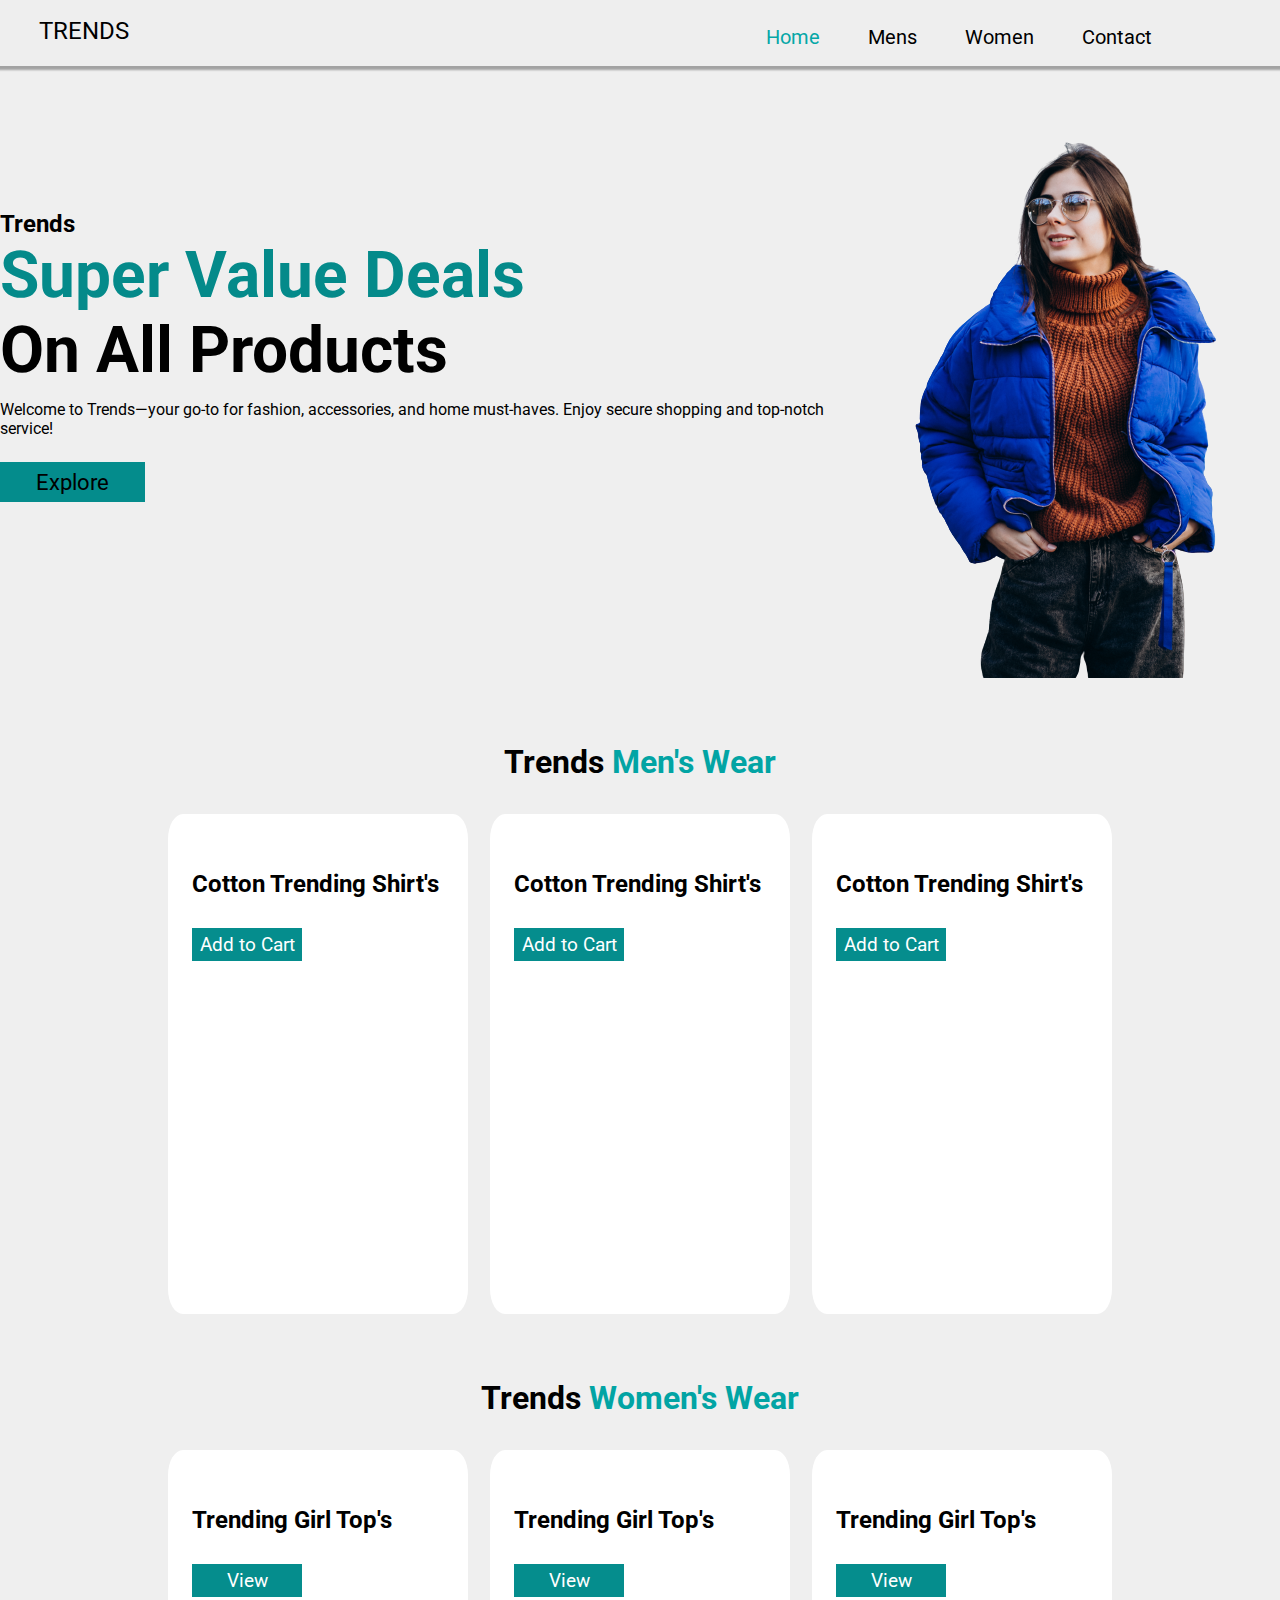
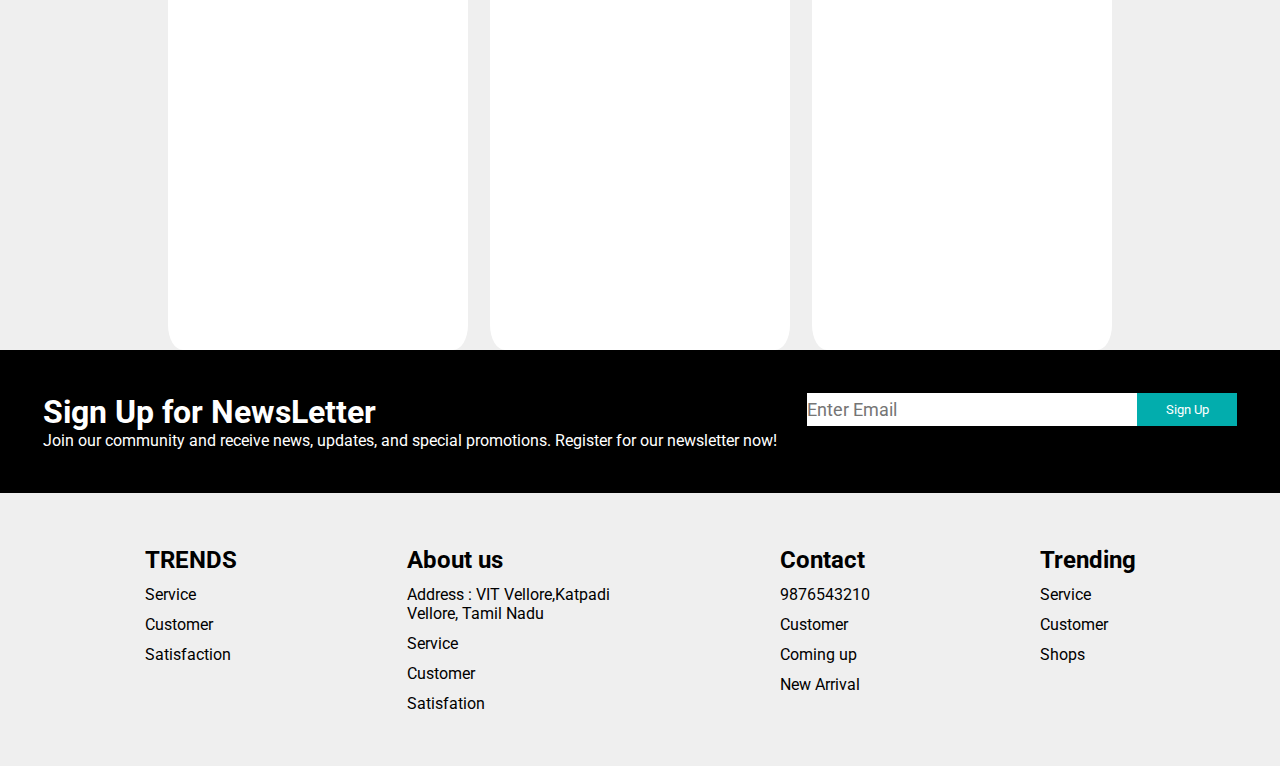
==== index.html @ b557f644 "Add files via upload" ====
<!DOCTYPE html>
<html lang="en">

<head>
    <meta charset="UTF-8">
    <meta name="viewport" content="width=device-width, initial-scale=1.0">
    <title>Trends</title>
    <link rel="stylesheet" href="style11.css">
    <script src="https://kit.fontawesome.com/f30fac2c61.js" crossorigin="anonymous"></script>
    <link
        href="https://fonts.googleapis.com/css2?family=Abril+Fatface&family=Catamaran:wght@200&family=Courgette&family=Edu+TAS+Beginner:wght@700&family=Lato:wght@300;900&family=Mukta:wght@700&family=Mulish:wght@300&family=Open+Sans&family=PT+Sans:ital,wght@1,700&family=Poppins:wght@300&family=Raleway:wght@100&family=Roboto&family=Roboto+Condensed:wght@700&family=Roboto+Slab&display=swap"
        rel="stylesheet">
</head>

<body>
    <div class="container">
        <nav>
            <div class="logo">
                <a href="index.html" class="navbar-brand" ><i class="fa-solid fa-gift" ></i>TRENDS</a>
            </div>
            <ul>
                <li>
                    <a id="home" href="index.html">Home</a>
                    <a id="shop"  href="mens.html">Mens</a>
                    <a id="blog"  href="shopping.html">Women</a>
                    <a id="contact"  href="Contact.html">Contact</a>
                    <a href="#shopping-cart" style="color: black;">  <i style="margin-right: 10;" class="fa-solid fa-cart-shopping justify-content-end fa-xl" ></i></a>

                </li>
            </ul>
        </nav>

        <!-- mainpage -->

        <div class="main">
            <div class="mainText">
                <h2>Trends</h2>
                <h1 class="top">Super Value Deals</h1>
                <h1>On All Products</h1>
                <p>Welcome to Trends—your go-to for fashion, accessories, and home must-haves. Enjoy secure shopping and top-notch service!</p>
                <button ><a href="#trend">Explore</a></button>
            </div>
            <img src="m3.png" alt="">
        </div>

        <!-- cards -->

        <div id="trend">
            <div class="head">
                <h1>Trends <span>Men's Wear</span></h1>
            </div>
            <div class="card">
                <div class="crd">
                    <a href="mens.html">
                    <img src="https://assets.ajio.com/medias/sys_master/root/20230907/SoP1/64f9b7aaafa4cf41f5cf1392/-473Wx593H-443022904-khaki-MODEL.jpg" class="card-img-top shop-item-image" alt="" onclick="show()">
                    
                    <div class="crdText">
                        <h2>Cotton Trending Shirt's</h2>
                        <i class="fa-solid fa-star"></i>
                        <i class="fa-solid fa-star"></i>
                        <i class="fa-solid fa-star"></i>
                        <i class="fa-solid fa-star"></i>
                        <i class="fa-solid fa-star-half-stroke"></i> <br>
                        <button>Add to Cart</button>
                    </a>
                    </div>
                 </div>

                 <div class="crd">
                    <a href="mens.html">
                    <img src="https://assets.ajio.com/medias/sys_master/root/20230921/1ZVS/650b99d8afa4cf41f5f683f5/-473Wx593H-466607654-olive-MODEL.jpg" class="card-img-top shop-item-image" alt="" onclick="show(this)">
                    <div class="crdText">
                        <h2>Cotton Trending Shirt's</h2>
                        <i class="fa-solid fa-star"></i>
                        <i class="fa-solid fa-star"></i>
                        <i class="fa-solid fa-star"></i>
                        <i class="fa-solid fa-star"></i>
                        <i class="fa-solid fa-star-half-stroke"></i> <br>
                        <button>Add to Cart</button>
                    </a>
                    </div>
                 </div>
                    <div class="crd">
                        <a href="mens.html">
                        <img src="https://assets.ajio.com/medias/sys_master/root/20230907/SoP1/64f9b7aaafa4cf41f5cf1392/-473Wx593H-443022904-khaki-MODEL.jpg" class="card-img-top shop-item-image" alt="" onclick="show(this)">
                        <div class="crdText">
                            <h2>Cotton Trending Shirt's</h2>
                            <i class="fa-solid fa-star"></i>
                            <i class="fa-solid fa-star"></i>
                            <i class="fa-solid fa-star"></i>
                            <i class="fa-solid fa-star"></i>
                            <i class="fa-solid fa-star-half-stroke"></i> <br>
                            <button>Add to Cart</button>
                        </a>
                        </div>
                    </div>
                </div>
            </div>

                <!-- Women Card -->

                <div class="trend" id="trendSec">
                    <div class="head">
                        <h1>Trends <span>Women's Wear</span></h1>
                    </div>
                    <div class="card">
                        <div class="crd">
                            <a href="shopping.html">
                            <img src="https://cdn.shopify.com/s/files/1/0259/7103/2124/products/45_b16d32b0-68c7-4189-b4cd-b986f927aaf6_271x.progressive.jpg?v=1677146174.png" class="card-img-top shop-item-image" alt="" onclick="show(this)">
                            
                            <div class="crdText">
                                <h2>Trending Girl Top's</h2>
                            <i class="fa-solid fa-star"></i>
                            <i class="fa-solid fa-star"></i>
                            <i class="fa-solid fa-star"></i>
                            <i class="fa-solid fa-star"></i>
                            <i class="fa-solid fa-star-half-stroke"></i> <br>
                            <button>View </button>
                            </a>
                            </div>
                            
                        </div>

                        <div class="crd">
                            <a href="shopping.html">
                            <img src="https://cdn.shopify.com/s/files/1/0259/7103/2124/products/07_ce5ef752-43ce-4b33-a049-525d45a6378e_271x.progressive.jpg?v=1677146215.png" class="card-img-top shop-item-image" alt="" onclick="show(this)">
                            <div class="crdText">
                                <h2>Trending Girl Top's</h2>
                            <i class="fa-solid fa-star"></i>
                            <i class="fa-solid fa-star"></i>
                            <i class="fa-solid fa-star"></i>
                            <i class="fa-solid fa-star"></i>
                            <i class="fa-solid fa-star-half-stroke"></i> <br>
                            <button>View</button>
                        </a>
                            </div>
                            
                        </div>

                        <div class="crd">
                            <a href="shopping.html">
                            <img src="https://cdn.shopify.com/s/files/1/0259/7103/2124/products/06_0f17caad-9acd-4228-bba5-48e4601e61fa_271x.progressive.jpg?v=1677146254.png" class="card-img-top shop-item-image" alt="" onclick="show(this)">
                            <div class="crdText">
                                <h2>Trending Girl Top's</h2>
                            <i class="fa-solid fa-star"></i>
                            <i class="fa-solid fa-star"></i>
                            <i class="fa-solid fa-star"></i>
                            <i class="fa-solid fa-star"></i>
                            <i class="fa-solid fa-star-half-stroke"></i> <br>
                            <button>View</button>
                            </a>
                            </div>
                        </div>
                    </div>
                </div>


                
                

                <!-- Letter -->

                <div class="letter">
                    <div class="letterText">
                        <h1>Sign Up for NewsLetter</h1>
                        <p>Join our community and receive news, updates, and special promotions. Register for our newsletter now!</p>
                    </div>
                    <div class="inp">
                        <input type="text" placeholder="Enter Email">
                        <button>Sign Up</button>
                    </div>
                </div>

                <!-- Footer -->

                <div class="footer">
                    <div class="footerText">
                        <h2>TRENDS</h2>
                        <p>Service </p>
                        <p>Customer</p>
                        <p>Satisfaction</p>
                        <p></p>

                    </div>
                    <div class="footerText">
                        <h2>About us</h2>
                        <p>Address : VIT Vellore,Katpadi <br>
                          Vellore, Tamil Nadu<br>
                        </p>
                        <p>Service</p>
                        <p>Customer</p>
                        <p>Satisfation</p>

                    </div>
                    <div class="footerText">
                        <h2>Contact</h2>
                        <p>9876543210</p>
                        <p>Customer</p>
                        <p>Coming up</p>
                        <p>New Arrival</p>

                    </div>
                    <div class="footerText">
                        <h2>Trending</h2>
                        <p>Service</p>
                        <p>Customer</p>
                        <p>Shops</p>
                        <p></p>

                    </div>
                </div>
            </div>
            <script src="Web.js"></script>
</body>

</html>
---- style11.css ----
*{
  margin: 0%;
  padding: 0%;
  font-family: 'Roboto', sans-serif;
}
body{
  background-color: #eeee;

}
nav{
  display: flex;
  justify-content: space-between;
  background-color: #eeee;
  padding: 17px;
  box-shadow: 0px 2px 2px 2px rgb(162, 162, 162);
}
nav .logo{
  margin-left: 22px;
  font-size: 24px;
}
nav .logo a{
  text-decoration: none;
  color: black;
} 
ul{
  margin-right: 45px;
  margin-top: 7px;
}
nav ul li{
  list-style: none;
}
ul li a{
  margin-inline: 22px;
  font-size: 20px;
  text-decoration: none;
  color: black;
}
ul li i{
  font-size: 22px;
}
ul li #home{
  color: rgb(5, 167, 167);
}
ul li a:hover{
  border-bottom: 2px solid black;
  cursor: pointer;
}
ul li i:hover{
  color: gray;
  cursor: pointer;
}
.main{
  display: flex;
  justify-content: space-around;
}
.main .mainText{
  margin-top: 144px;

}
.mainText h1{
  font-size: 64px;

}
.mainText .top{
  color: rgb(4, 138, 138);
}
.mainText button{
  width: 145px;
  height: 40px;
  background-color: rgb(4, 140, 140);
  border: none;
  font-size: 22px;
  color: white;
  margin-top: 24px;
}
.mainText p{
  margin-top: 12px;
}
.mainText button:hover{
  border: 3px solid rgb(3, 128, 128);
  background-color: transparent;
  color: rgb(2, 121, 121);
}
.mainText button a{
  text-decoration: none;
  color: black;
}

.head h1{
  text-align: center;
  padding: 33px;
  margin-top: 32px;
}
.head span{
  color: rgb(2, 164, 164);
}

.card{
  display: flex;
  justify-content: center;
}
.card .crd{
  width: 300px;
  height: 500px;
  background-color: #fff;
  margin-inline: 11px;
  border-radius: 5%;
  
}
.crd img{
  width: 85%;
  padding: 22px;
  border-radius: 31px;

}
.crdText{
  margin-left: 16px;
  padding: 8px;
}
.crdText a{
  text-decoration: none;
  color: black;
}
.crdText button{
  width: 110px;
  height: 33px;
  border: none;
  background-color: rgb(5, 141, 141);
  color: white;
  font-size: 19px;
  margin-top: 11px;
}
.crdText i{
  color: rgb(255, 149, 0);
}
.crdText button:hover{
  cursor: pointer;
}

.blog{
  display: flex;
  justify-content: center;
  width: 500px;
  height: 300px;
  background-color: #fff;
  margin-inline: 22px;
  border-radius: 11px;

}
.blog:hover{
  transition: 0.6s ease;
  width: 520px;
  height: 320px;
}
.blog img{
  padding: 22px;
  width: 85%;
}
.blogText{
  padding: 12px;
  margin-top: 33px;
}
.blogText a{
  width: 130px;
  padding: 4px;
  height: 18px;
  background-color: rgb(4, 136, 136);
  color: white;
  font-size: 18px;
  border-radius: 5px;
position: relative;
top: 33px;
}
.letter{
  display: flex;
  justify-content: space-between;
  color: white;
  background-color:black;
  padding: 43px;
}
.inp{
  display: flex;
  border-radius: 5%;
}
.inp input{
  width: 330px;
  height: 33px;
  outline: none;
  font-size: 18px;
  border: none;
}
.inp button{
  width: 100px;
  height: 33px;
  background-color: rgb(2, 173, 173);
  color: white;
  border: none;
}

.footer{
  display: flex;
  justify-content: center;
  padding: 53px;
}
.footer .footerText{
  margin-inline: 85px;
}
.footerText p{
  margin-top: 11px;
}

/* about */
.about{
  display: none;
}
.aboutus{
  background-color: black;
  color: white;
  padding: 56px;
  font-size: 19px;
}
.me{
  display: flex;
  justify-content: center;
  width: 700px;
  background-color: #fff;
  padding: 33px;
  margin-left: 18%;
  margin-top: 7%;
}
.me img{
  width: 54%;
}

/* /contact */

.contact{
  display: none;
}
.contactus{
  background-color: rgb(1, 1, 42);
  color: white;
  padding: 56px;
  font-size: 19px;
}

.contactMe{
  display: flex;
  justify-content: center;
  width: 1000px;
  margin-top: 5%;
  background-color: #fff;
  margin-left: 10%;

}
.contactMe img{
  width: 55%;
}

.contactText{
  padding: 22px;
  width: 600px;
}
.contactText p{
  margin-top: 12px;
}
.form{
  text-align: center;
  margin-top: 5%;
  padding: 22px;
}
.form input{
  width: 300px;
  padding: 5px;
  height: 27px;
  margin-top: 11px;
}
.form button{
  width: 300px;
  height: 36px;
  background-color: rgb(2, 54, 54);
  color: white;
  font-size: 22px;
  border: none;
  margin-top: 22px;

}

/* cart */

.cart{
  display: flex;
  justify-content: center;
  display: none;

}
.cartText{
  padding: 22px;
  margin-top: 22px;
}
.cartText p{
  margin-top: 12px;
}
.cartText h2{
  margin-top: 11px;
}
.cartText .btn button{
  width: 140px;
  height: 40px;
  background-color: rgb(255, 89, 0);
  color: white;
  border: none;
  font-size: 22px;
  margin-inline: 11px;
  margin-top: 22px;
}
.cartText .back{
  width: 140px;
  height: 40px;
  background-color:rgb(4, 81, 81);
  color: white;
  border: none;
  font-size: 22px;
  margin-inline: 11px;
  margin-top: 22px;
  margin-top: 22px;
}
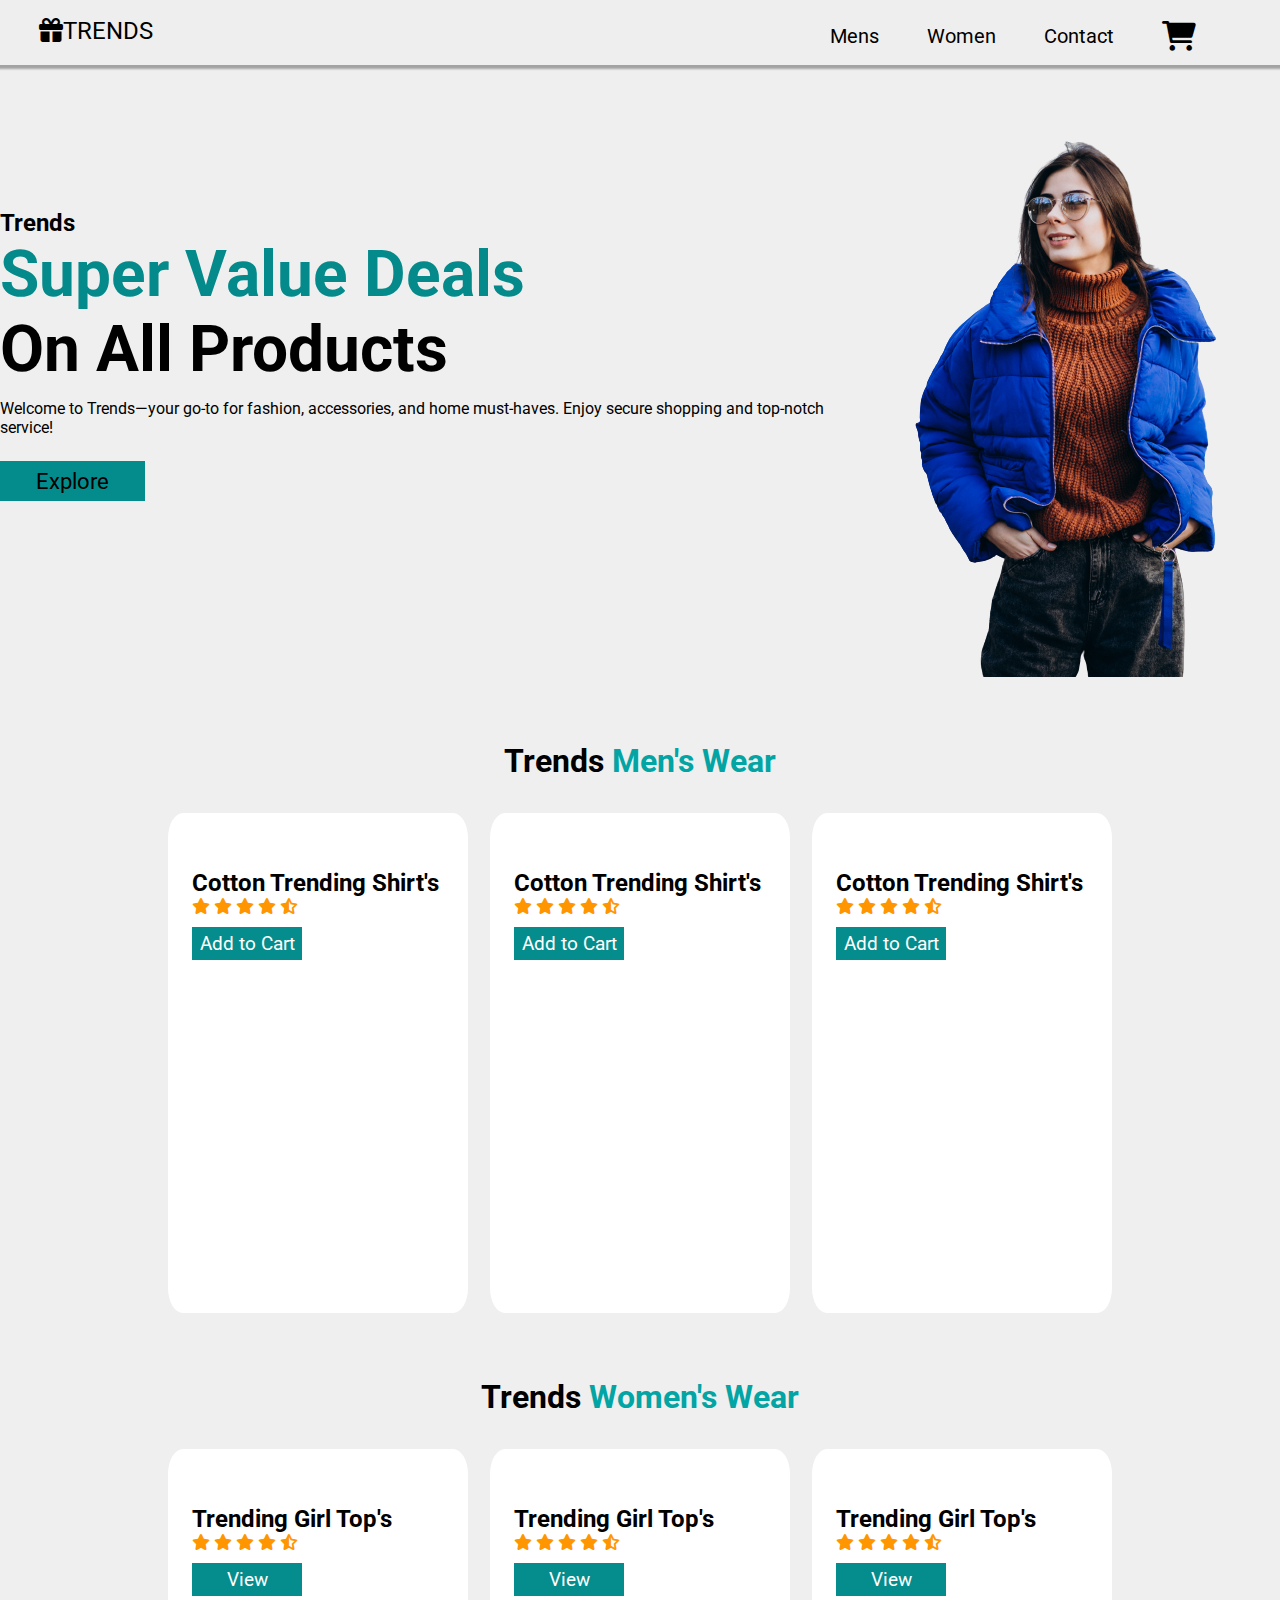
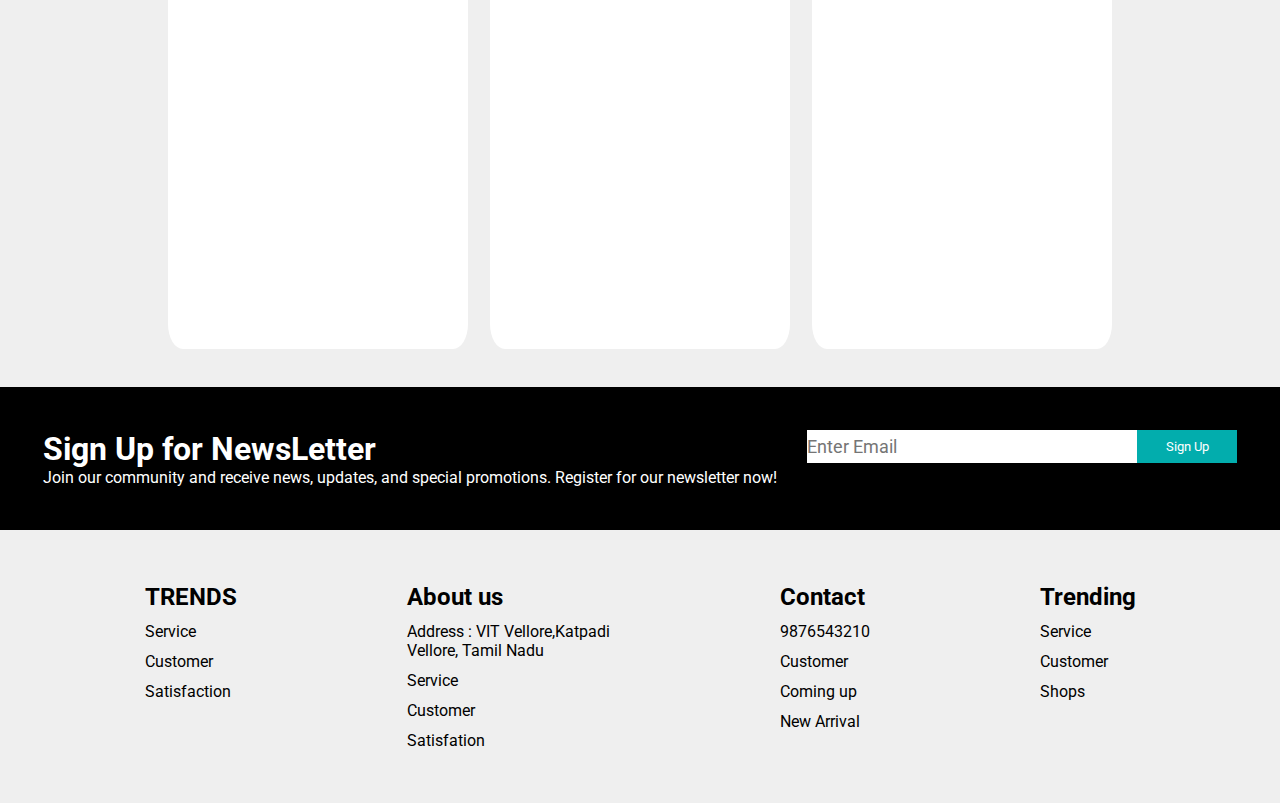
==== commit 26f98773: "Add files via upload" ====
--- a/index.html
+++ b/index.html
@@ -10,6 +10,7 @@
     <link
         href="https://fonts.googleapis.com/css2?family=Abril+Fatface&family=Catamaran:wght@200&family=Courgette&family=Edu+TAS+Beginner:wght@700&family=Lato:wght@300;900&family=Mukta:wght@700&family=Mulish:wght@300&family=Open+Sans&family=PT+Sans:ital,wght@1,700&family=Poppins:wght@300&family=Raleway:wght@100&family=Roboto&family=Roboto+Condensed:wght@700&family=Roboto+Slab&display=swap"
         rel="stylesheet">
+        <link rel="stylesheet" href="https://cdnjs.cloudflare.com/ajax/libs/font-awesome/6.0.0-beta3/css/all.min.css">
 </head>
 
 <body>
@@ -20,7 +21,6 @@
             </div>
             <ul>
                 <li>
-                    <a id="home" href="index.html">Home</a>
                     <a id="shop"  href="mens.html">Mens</a>
                     <a id="blog"  href="shopping.html">Women</a>
                     <a id="contact"  href="Contact.html">Contact</a>
@@ -153,6 +153,8 @@
                         </div>
                     </div>
                 </div>
+                <br>
+                <br>
 
 
                 
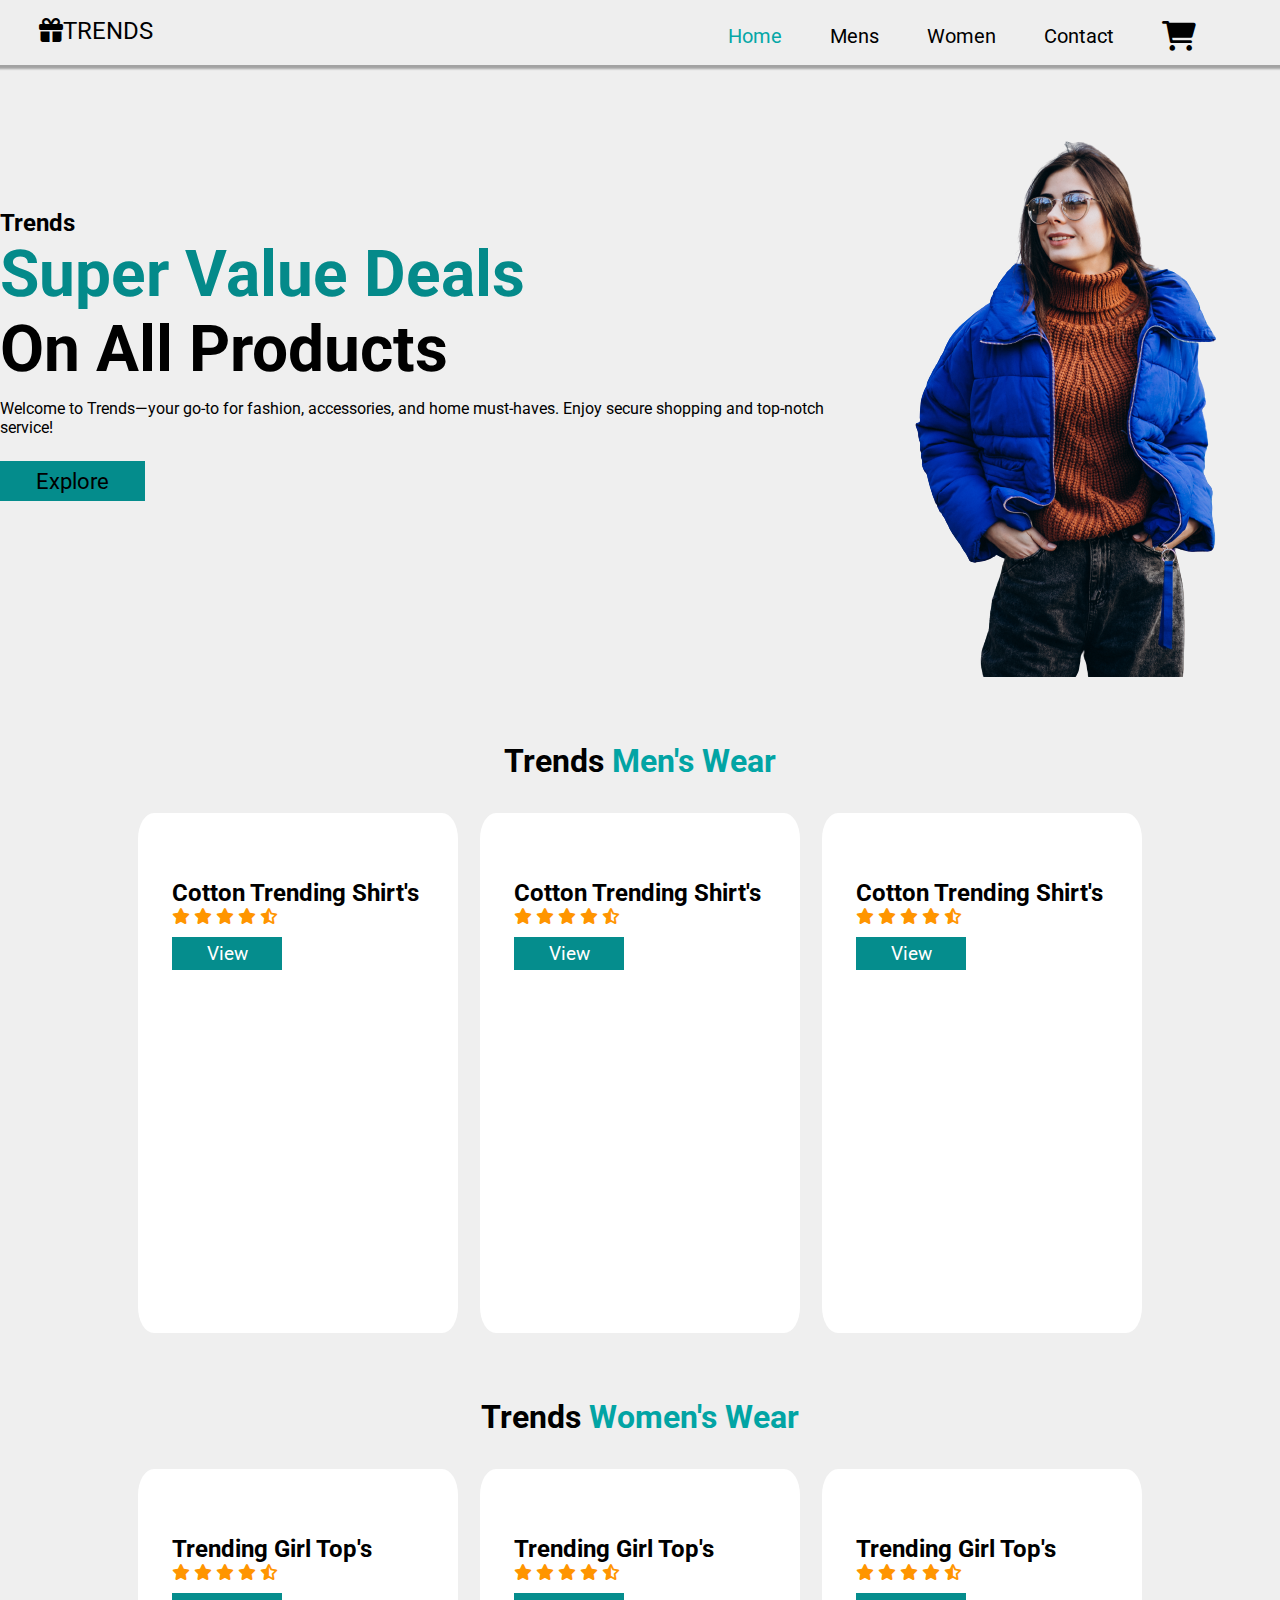
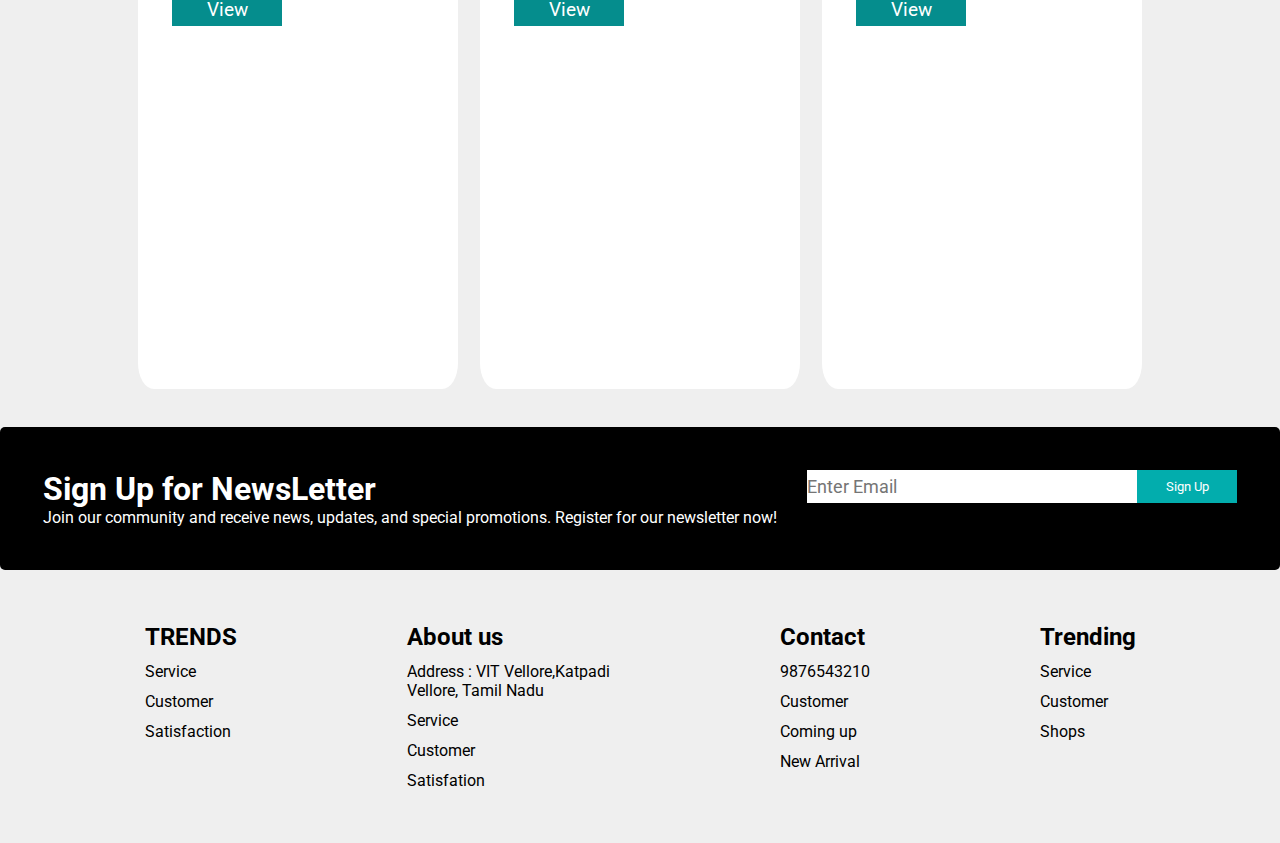
==== commit 7cb6971e: "Add files via upload" ====
--- a/index.html
+++ b/index.html
@@ -21,6 +21,8 @@
             </div>
             <ul>
                 <li>
+                    <a id="home" href="index.html">Home</a>
+
                     <a id="shop"  href="mens.html">Mens</a>
                     <a id="blog"  href="shopping.html">Women</a>
                     <a id="contact"  href="Contact.html">Contact</a>
@@ -61,7 +63,7 @@
                         <i class="fa-solid fa-star"></i>
                         <i class="fa-solid fa-star"></i>
                         <i class="fa-solid fa-star-half-stroke"></i> <br>
-                        <button>Add to Cart</button>
+                        <button>View</button>
                     </a>
                     </div>
                  </div>
@@ -76,7 +78,7 @@
                         <i class="fa-solid fa-star"></i>
                         <i class="fa-solid fa-star"></i>
                         <i class="fa-solid fa-star-half-stroke"></i> <br>
-                        <button>Add to Cart</button>
+                        <button>View</button>
                     </a>
                     </div>
                  </div>
@@ -90,7 +92,7 @@
                             <i class="fa-solid fa-star"></i>
                             <i class="fa-solid fa-star"></i>
                             <i class="fa-solid fa-star-half-stroke"></i> <br>
-                            <button>Add to Cart</button>
+                            <button>View</button>
                         </a>
                         </div>
                     </div>
--- a/style11.css
+++ b/style11.css
@@ -105,6 +105,7 @@
   background-color: #fff;
   margin-inline: 11px;
   border-radius: 5%;
+  padding: 10px;
   
 }
 .crd img{
@@ -137,46 +138,14 @@
   cursor: pointer;
 }
 
-.blog{
-  display: flex;
-  justify-content: center;
-  width: 500px;
-  height: 300px;
-  background-color: #fff;
-  margin-inline: 22px;
-  border-radius: 11px;
-
-}
-.blog:hover{
-  transition: 0.6s ease;
-  width: 520px;
-  height: 320px;
-}
-.blog img{
-  padding: 22px;
-  width: 85%;
-}
-.blogText{
-  padding: 12px;
-  margin-top: 33px;
-}
-.blogText a{
-  width: 130px;
-  padding: 4px;
-  height: 18px;
-  background-color: rgb(4, 136, 136);
-  color: white;
-  font-size: 18px;
-  border-radius: 5px;
-position: relative;
-top: 33px;
-}
+
 .letter{
   display: flex;
   justify-content: space-between;
   color: white;
   background-color:black;
   padding: 43px;
+  border-radius: 5px;
 }
 .inp{
   display: flex;
@@ -209,28 +178,6 @@
   margin-top: 11px;
 }
 
-/* about */
-.about{
-  display: none;
-}
-.aboutus{
-  background-color: black;
-  color: white;
-  padding: 56px;
-  font-size: 19px;
-}
-.me{
-  display: flex;
-  justify-content: center;
-  width: 700px;
-  background-color: #fff;
-  padding: 33px;
-  margin-left: 18%;
-  margin-top: 7%;
-}
-.me img{
-  width: 54%;
-}
 
 /* /contact */
 
